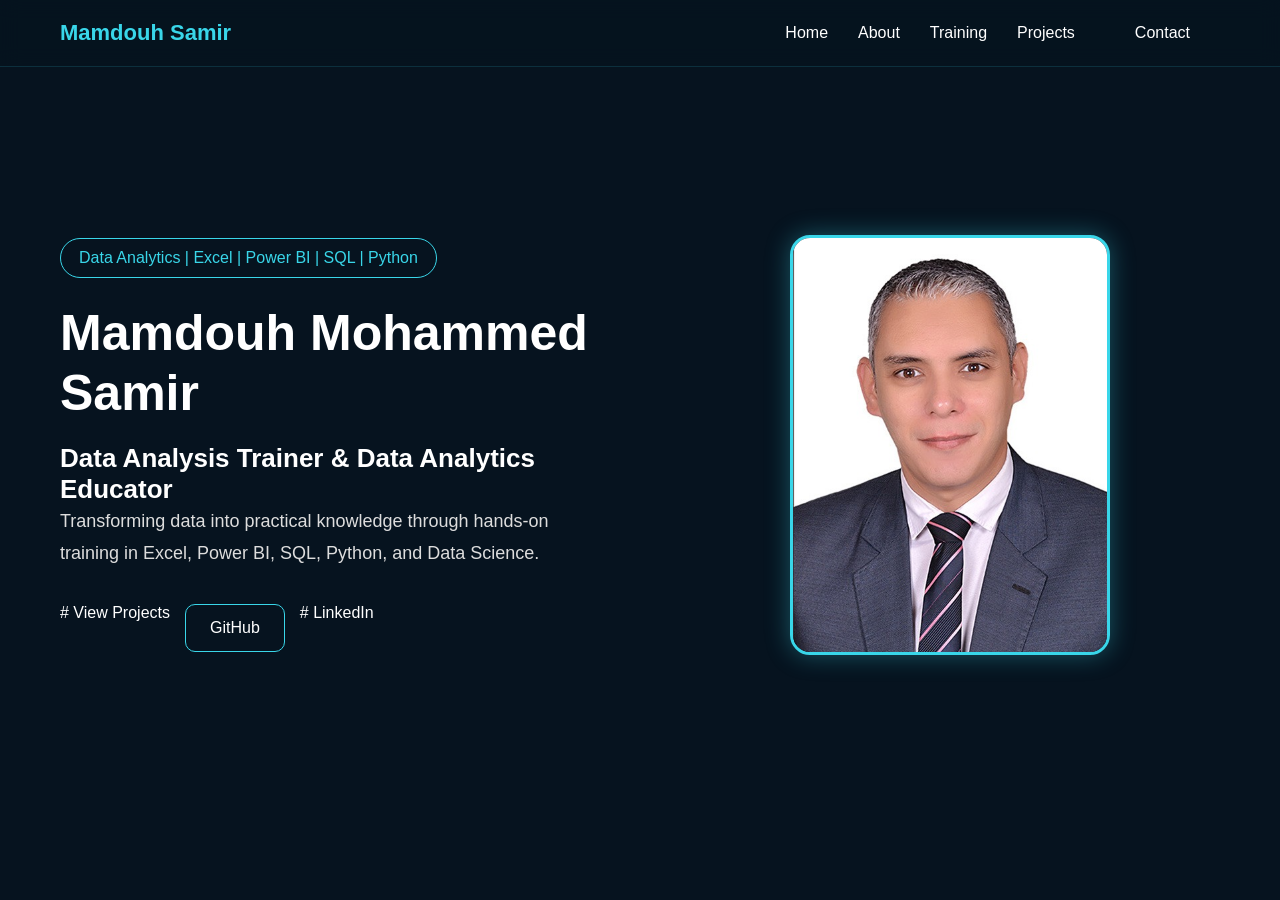
==== index_backup.html @ d7cbb012 "First portofolio version" ====
<!DOCTYPE html>
<html lang="en">

<head>
    <meta charset="UTF-8">
    <meta name="viewport" content="width=device-width, initial-scale=1.0">
    <title>Mamdouh Mohammed Samir | Data Analysis Trainer</title>

    <link rel="stylesheet" href="style.css">
</head>

<body>

    <!-- Navigation -->

    <nav class="navbar">

    <div class="logo">
        Mamdouh Samir
    </div>

    <ul class="nav-links">

        <li>Home</li>

        <li>About</li>

        <li>Training</li>

        <li>Projects</li>

        <li><Skills</li>

        <li>Contact</li>
        <ul/>

</nav>

    <!-- Hero Section -->

    <section class="hero">

        <div class="hero-content">

            <div class="hero-text">

                <span class="badge">
                    Data Analytics | Excel | Power BI | SQL | Python
                </span>

                <h1>Mamdouh Mohammed Samir</h1>

                <h2>
                    Data Analysis Trainer & Data Analytics Educator
                </h2>

                <p>
                    Transforming data into practical knowledge through hands-on
                    training in Excel, Power BI, SQL, Python, and Data Science.
                </p>

                <div class="buttons">

                    #
                        View Projects
                    </a>

                    <a href="https://github.com/Mamdouh-samir" target="_blank">
                        GitHub
                    </a>

                    #
                        LinkedIn
                    </a>

                </div>

            </div>

            <div class="hero-image">
    <img src="images/mamdouh.jpg"
         alt="Mamdouh Mohammed Samir">
</div>

            </div>

        </div>

    </section>

</body>

</html>
---- style.css ----
*{
    margin:0;
    padding:0;
    box-sizing:border-box;
}

body{
    background:#06131f;
    color:white;
    font-family:Segoe UI,Arial,sans-serif;
    overflow-x:hidden;
}

/* Navigation */

.navbar{

    position:fixed;

    top:0;

    left:0;

    width:100%;

    padding:20px 60px;

    display:flex;

    justify-content:space-between;

    align-items:center;

    background:rgba(6,19,31,.95);

    backdrop-filter:blur(10px);

    border-bottom:1px solid rgba(57,214,233,.15);

    z-index:1000;
}

.logo{

    color:#39d6e9;

    font-size:22px;

    font-weight:700;
}

.nav-links{

    display:flex;

    gap:30px;

    list-style:none;
}

.nav-links a{

    color:white;

    text-decoration:none;

    transition:.3s;
}

.nav-links a:hover{

    color:#39d6e9;
}

/* Hero */

.hero{

    min-height:90vh;

    display:flex;

    align-items:center;

    justify-content:center;

    padding:60px;

    padding-top:140px;
}

.hero-content{

    width:100%;

    max-width:1200px;

    display:flex;

    align-items:center;

    justify-content:space-between;

    gap:80px;

}

.hero-text{

    flex:1;
}

.badge{

    display:inline-block;

    border:1px solid #39d6e9;

    color:#39d6e9;

    padding:10px 18px;

    border-radius:30px;

    margin-bottom:25px;
}

.hero-text h1{

    font-size:50px;

    font-weight:800;

    line-height:1.2;

    margin-bottom:20px;

    max-width:800px;
}

}

.hero-text h2{

    color:#39d6e9;

    font-size:32px;

    margin-bottom:25px;
}

.hero-text p{

    font-size:22px;

    line-height:1.8;

    color:#dddddd;

    margin-bottom:35px;
}

.buttons{

    display:flex;

    gap:15px;
}

.buttons a{

    text-decoration:none;

    color:white;

    border:1px solid #39d6e9;

    padding:14px 24px;

    border-radius:10px;

    transition:.3s;
}

.buttons a:hover{

    background:#39d6e9;

    color:#06131f;
}

.hero-image{

    flex:1;

    display:flex;

    justify-content:center;
}

.hero-image img{

    width:380px;

    height:380px;

    object-fit:cover;

    border-radius:30px;

    border:3px solid #39d6e9;

    box-shadow:
    0 0 30px rgba(57,214,233,.4),
    0 0 80px rgba(57,214,233,.2);
}

/* Responsive */

@media(max-width:992px){

    .navbar{

        flex-direction:column;

        gap:15px;
    }

    .hero-content{

        flex-direction:column-reverse;

        text-align:center;
    }

    .buttons{

        justify-content:center;
    }

    .hero-text h1{

    font-size:52px;

    font-weight:800;

    margin-bottom:20px;

    white-space:nowrap;
}
    }

    .hero-text h2{

        font-size:26px;
    }

    .hero-text p{

        font-size:18px;
    }

    .hero-image img{

    width:320px;

    height:420px;

    object-fit:cover;

    object-position:center top;

    border-radius:20px;

    border:3px solid #39d6e9;

    box-shadow:
    0 0 25px rgba(57,214,233,.35);
}

/* About Section */

.about {

    padding: 100px 60px;

    background: #071826;
}

.container {

    max-width: 1280px;

    margin: auto;
}

.section-title {

    text-align: center;

    margin-bottom: 60px;
}

.section-title h2 {

    font-size: 42px;

    color: #39d6e9;

    margin-bottom: 10px;
}

.section-title p {

    color: #bbbbbb;
}

.about-content {

    display: grid;

    grid-template-columns: 1fr 1fr;

    gap: 50px;
}

.about-text p {

    line-height: 1.9;

    color: #dddddd;

    margin-bottom: 20px;

    font-size

}

/* ABOUT SECTION */

.about{

    padding:100px 60px;

    background:#061622;
}

.about-container{

    max-width:1200px;

    margin:auto;
}

.section-heading{

    text-align:center;

    margin-bottom:60px;
}

.section-heading h2{

    font-size:42px;

    color:#39d6e9;

    margin-bottom:10px;
}

.section-heading p{

    color:#cccccc;
}

.about-grid{

    display:grid;

    grid-template-columns:1fr 1fr;

    gap:50px;
}

.about-text p{

    color:#dddddd;

    line-height:1.9;

    margin-bottom:20px;

    font-size:18px;
}

.about-cards{

    display:grid;

    grid-template-columns:1fr 1fr;

    gap:20px;
}

.info-card{

    background:#082234;

    padding:25px;

    border-radius:15px;

    border:1px solid rgba(57,214,233,.15);

    transition:.3s;
}

.info-card:hover{

    transform:translateY(-5px);

    border-color:#39d6e9;
}

.info-card h3{

    color:#39d6e9;

    margin-bottom:10px;
}

.info-card p{

    color:#d9d9d9;
}

@media(max-width:900px){

    .about-grid{

        grid-template-columns:1fr;
    }

    .about-cards{

        grid-template-columns:1fr;
    }

}

/* TRAINING SECTION */

.training {

    padding: 120px 60px;

    background: #04111d;
}

.training-container {

    max-width: 1200px;

    margin: auto;
}

.training-grid {

    display: grid;

    grid-template-columns: repeat(2, 1fr);

    gap: 25px;

    margin-top: 50px;
}

.training-card {

    background: #082234;

    padding: 30px;

    border-radius: 20px;

    border: 1px solid rgba(57,214,233,.15);

    transition: 0.3s;
}

.training-card:hover {

    transform: translateY(-8px);

    border-color: #39d6e9;
}

.training-card h3 {

    color: #39d6e9;

    margin-bottom: 20px;
}

.training-card ul {

    list-style: none;
}

.training-card li {

    margin-bottom: 12px;

    color: #dddddd;
}

.training-card li:before {

    content: "✓ ";

    color: #39d6e9;

    font-weight: bold;
}

@media(max-width:900px){

    .training-grid{

        grid-template-columns:1fr;
    }

}

/* GOVERNMENT ANALYTICS SECTION */

.government{

    padding:120px 60px;

    background:#08121d;
}

.government-container{

    max-width:1200px;

    margin:auto;
}

.government-content{

    display:grid;

    grid-template-columns:1fr 1fr;

    gap:50px;

    margin-top:50px;
}

.government-text p{

    color:#dddddd;

    line-height:1.9;

    margin-bottom:20px;

    font-size:18px;
}

.government-process{

    display:grid;

    grid-template-columns:1fr 1fr;

    gap:20px;
}

.process-card{

    background:#082234;

    padding:25px;

    border-radius:16px;

    border:1px solid rgba(57,214,233,.15);

    transition:.3s;
}

.process-card:hover{

    transform:translateY(-5px);

    border-color:#39d6e9;
}

.process-card h3{

    color:#39d6e9;

    margin-bottom:12px;
}

.process-card p{

    color:#d8d8d8;
}

.confidentiality{

    margin-top:50px;

    background:#0b1f30;

    padding:25px;

    border-left:4px solid #39d6e9;

    border-radius:10px;
}

.confidentiality h3{

    color:#39d6e9;

    margin-bottom:10px;
}

.confidentiality p{

    color:#d8d8d8;

    line-height:1.8;
}

@media(max-width:900px){

    .government-content{

        grid-template-columns:1fr;
    }

    .government-process{

        grid-template-columns:1fr;
    }

}

/* SKILLS SECTION */

.skills{

    padding:120px 60px;

    background:#04111d;
}

.skills-container{

    max-width:1200px;

    margin:auto;
}

.skills-grid{

    display:grid;

    grid-template-columns:repeat(2,1fr);

    gap:25px;

    margin-top:50px;
}

.skill-card{

    background:#0b2130;

    padding:30px;

    border-radius:20px;

    border:1px solid rgba(57,214,233,.15);
}

.skill-card h3{

    color:#39d6e9;

    margin-bottom:20px;
}

.skill-card span{

    display:inline-block;

    padding:8px 14px;

    margin:5px;

    border-radius:20px;

    background:#082234;

    border:1px solid rgba(57,214,233,.15);

    color:white;
}

@media(max-width:900px){

    .skills-grid{

        grid-template-columns:1fr;
    }
}

/* PROJECTS SECTION */

.projects{

    padding:120px 60px;

    background:#06131f;
}

.projects-container{

    max-width:1200px;

    margin:auto;
}

.project-card{

    margin-top:50px;

    background:#082234;

    border:1px solid rgba(57,214,233,.15);

    border-radius:20px;

    padding:40px;
}

.project-badge{

    display:inline-block;

    padding:8px 14px;

    border-radius:20px;

    background:rgba(57,214,233,.15);

    color:#39d6e9;

    margin-bottom:20px;
}

.project-card h3{

    color:white;

    margin-bottom:20px;
}

.project-card p{

    color:#dddddd;

    line-height:1.9;

    margin-bottom:25px;
}

.project-tags span{

    display:inline-block;

    margin:5px;

    padding:8px 14px;

    border-radius:20px;

    background:#0b2130;

    border:1px solid rgba(57,214,233,.15);
}

.github-btn{

    display:inline-block;

    margin-top:30px;

    text-decoration:none;

    color:white;

    border:1px solid #39d6e9;

    padding:12px 24px;

    border-radius:10px;
}

.github-btn:hover{

    background:#39d6e9;

    color:#06131f;
}


.contact{

    padding:120px 60px;

    text-align:center;

    background:#04111d;
}

.contact-container{

    max-width:900px;

    margin:auto;
}

.contact h2{

    color:#39d6e9;

    font-size:48px;

    margin-bottom:20px;
}

.contact p{

    color:#dddddd;

    line-height:1.8;
}

.contact-info{

    margin:30px 0;
}

.contact-info p{

    font-size:20px;

    margin:12px 0;
}

.contact-buttons{

    display:flex;

    justify-content:center;

    gap:20px;

    flex-wrap:wrap;

    margin-top:30px;
}

.contact-buttons a{

    text-decoration:none;

    color:white;

    border:1px solid #39d6e9;

    padding:14px 28px;

    border-radius:12px;

    transition:.3s;
}

.contact-buttons a:hover{

    background:#39d6e9;

    color:#04111d;
}


.footer{

    text-align:center;

    padding:30px;

    background:#03101a;

    border-top:1px solid rgba(57,214,233,.15);
}

.footer p{

    color:#bdbdbd;

    margin:5px 0;
}
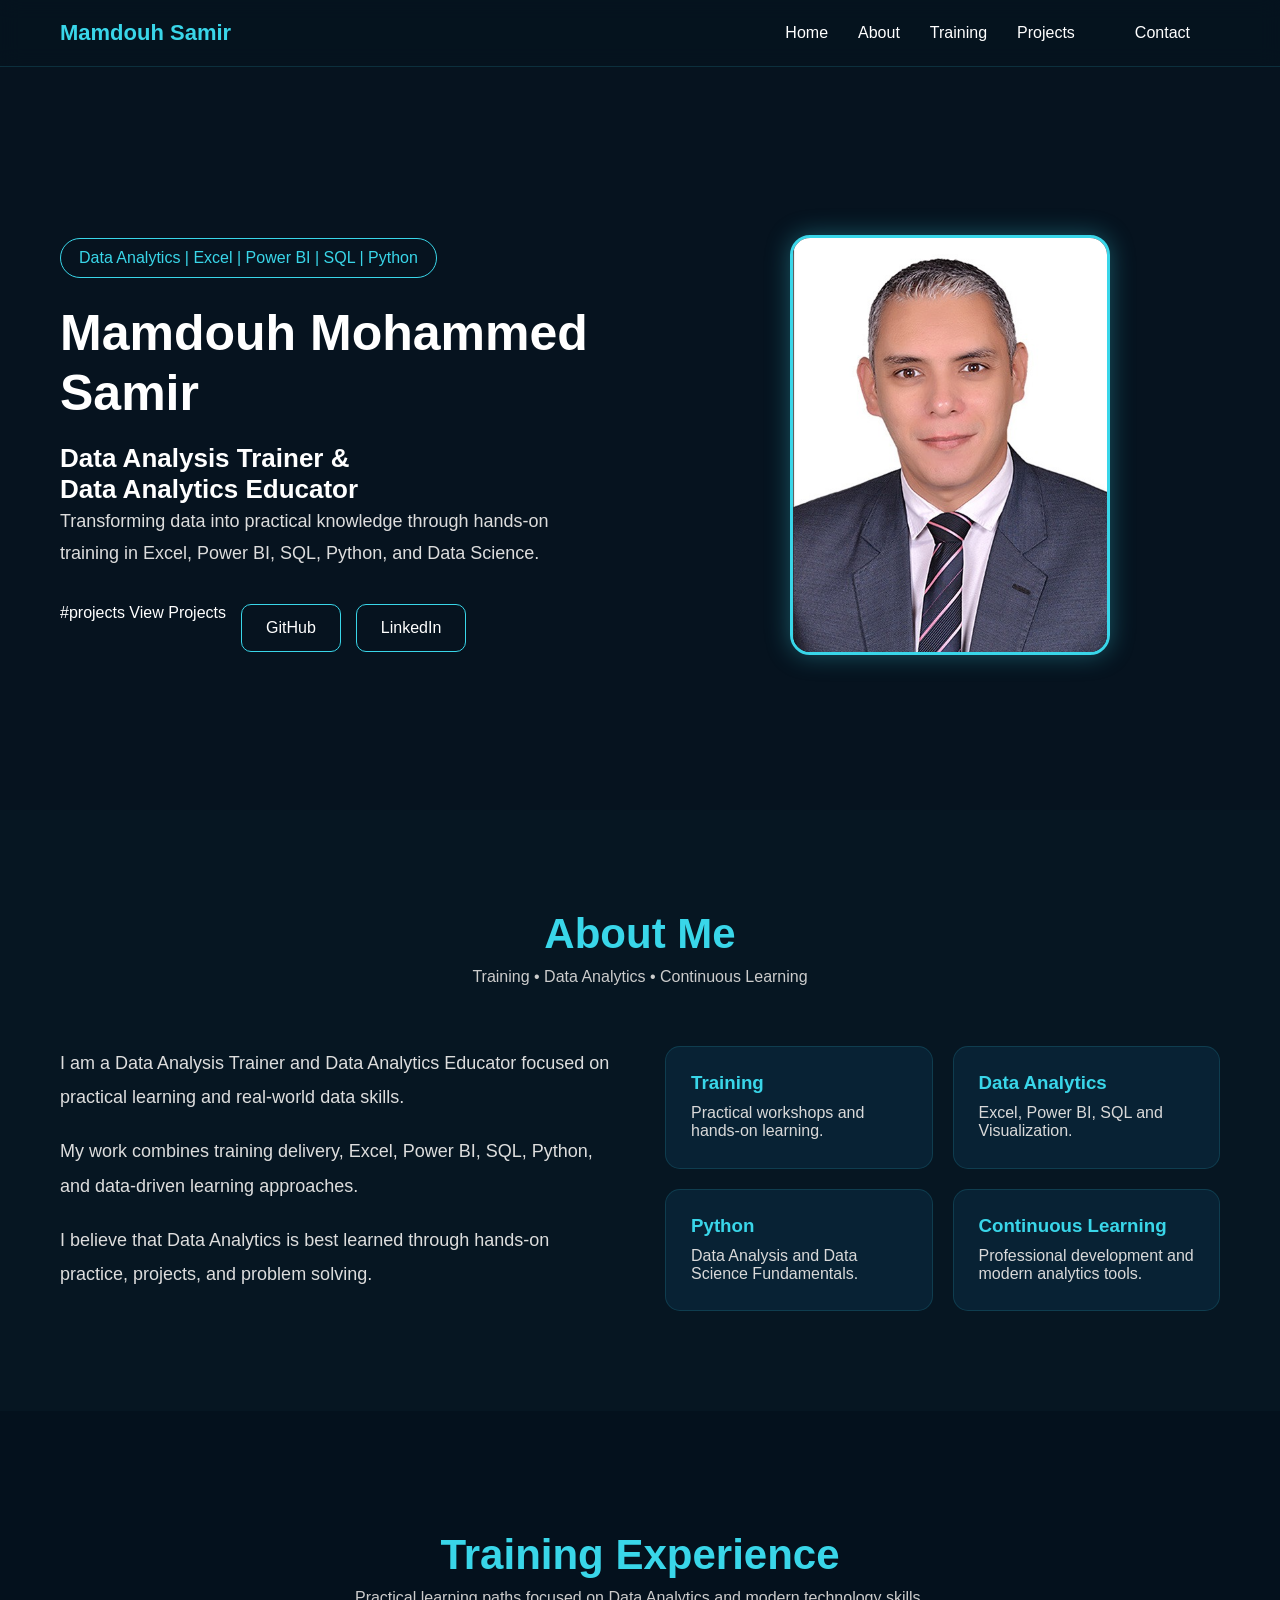
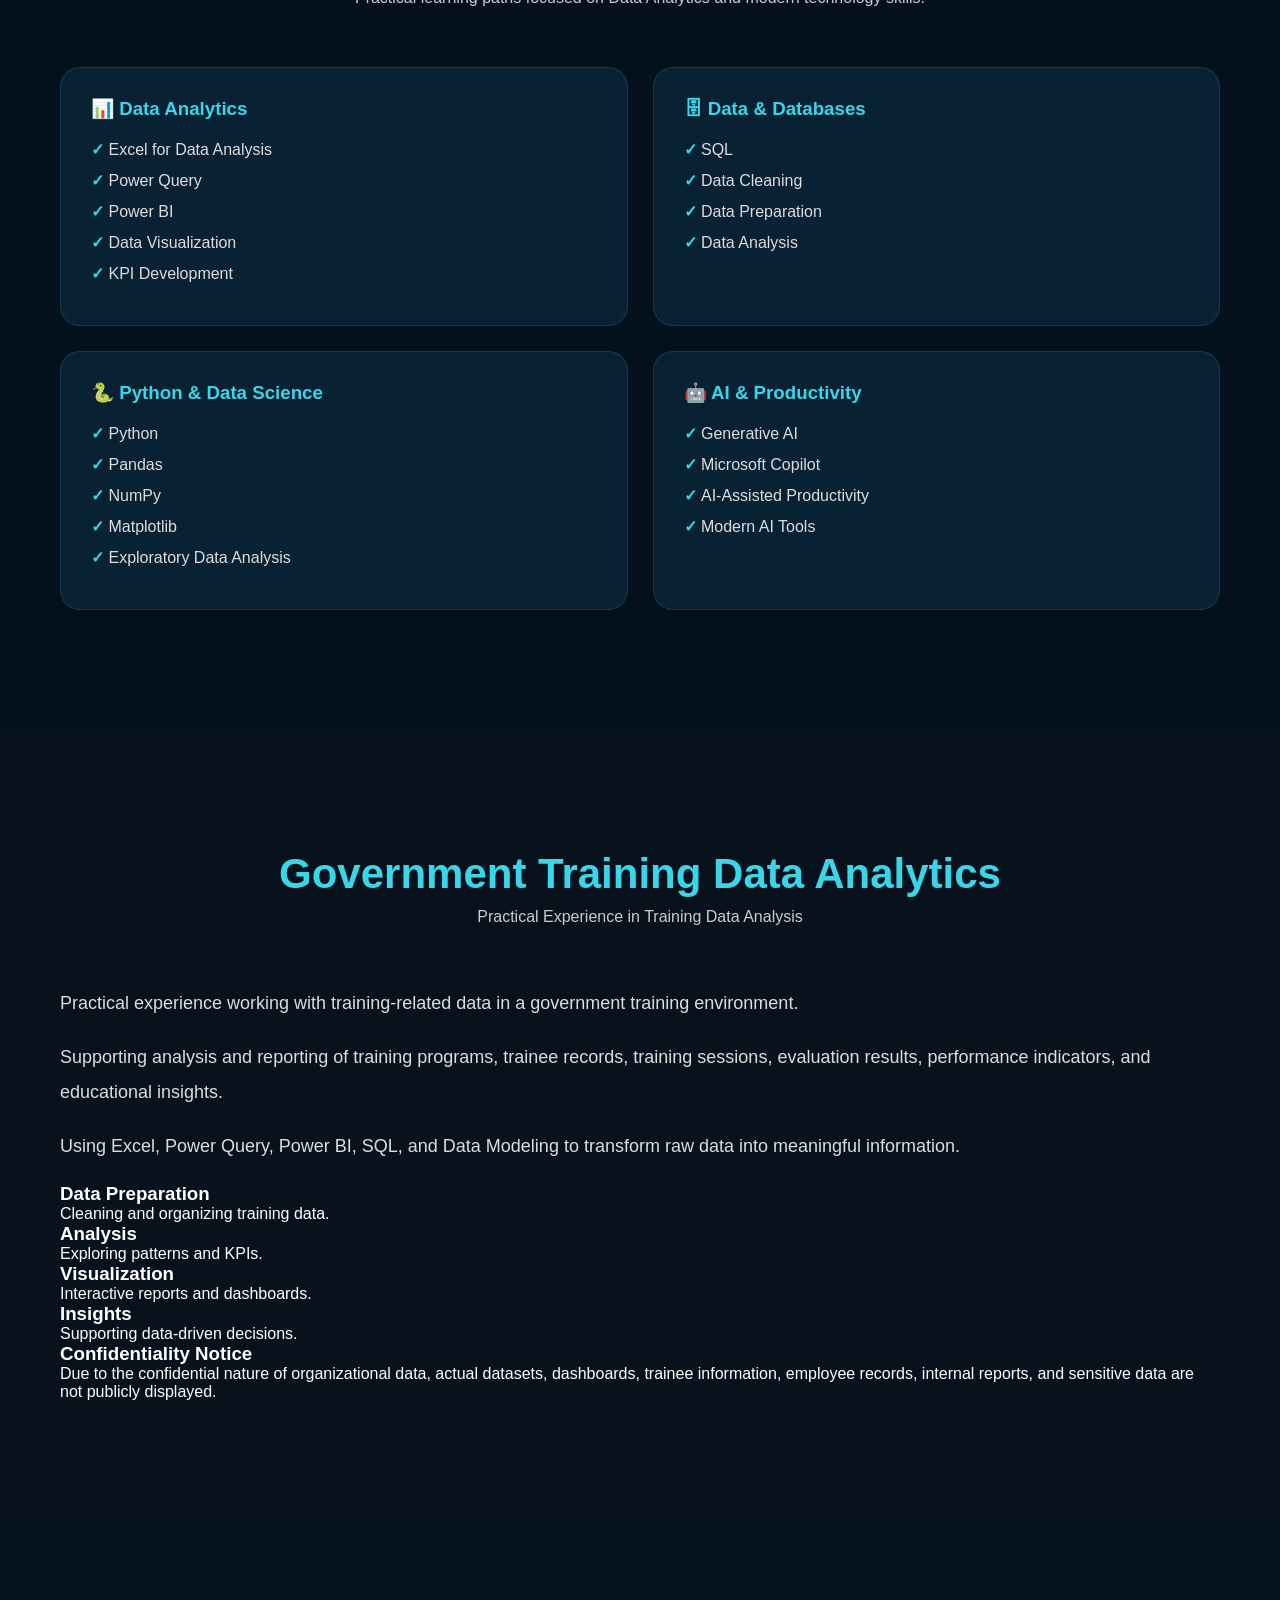
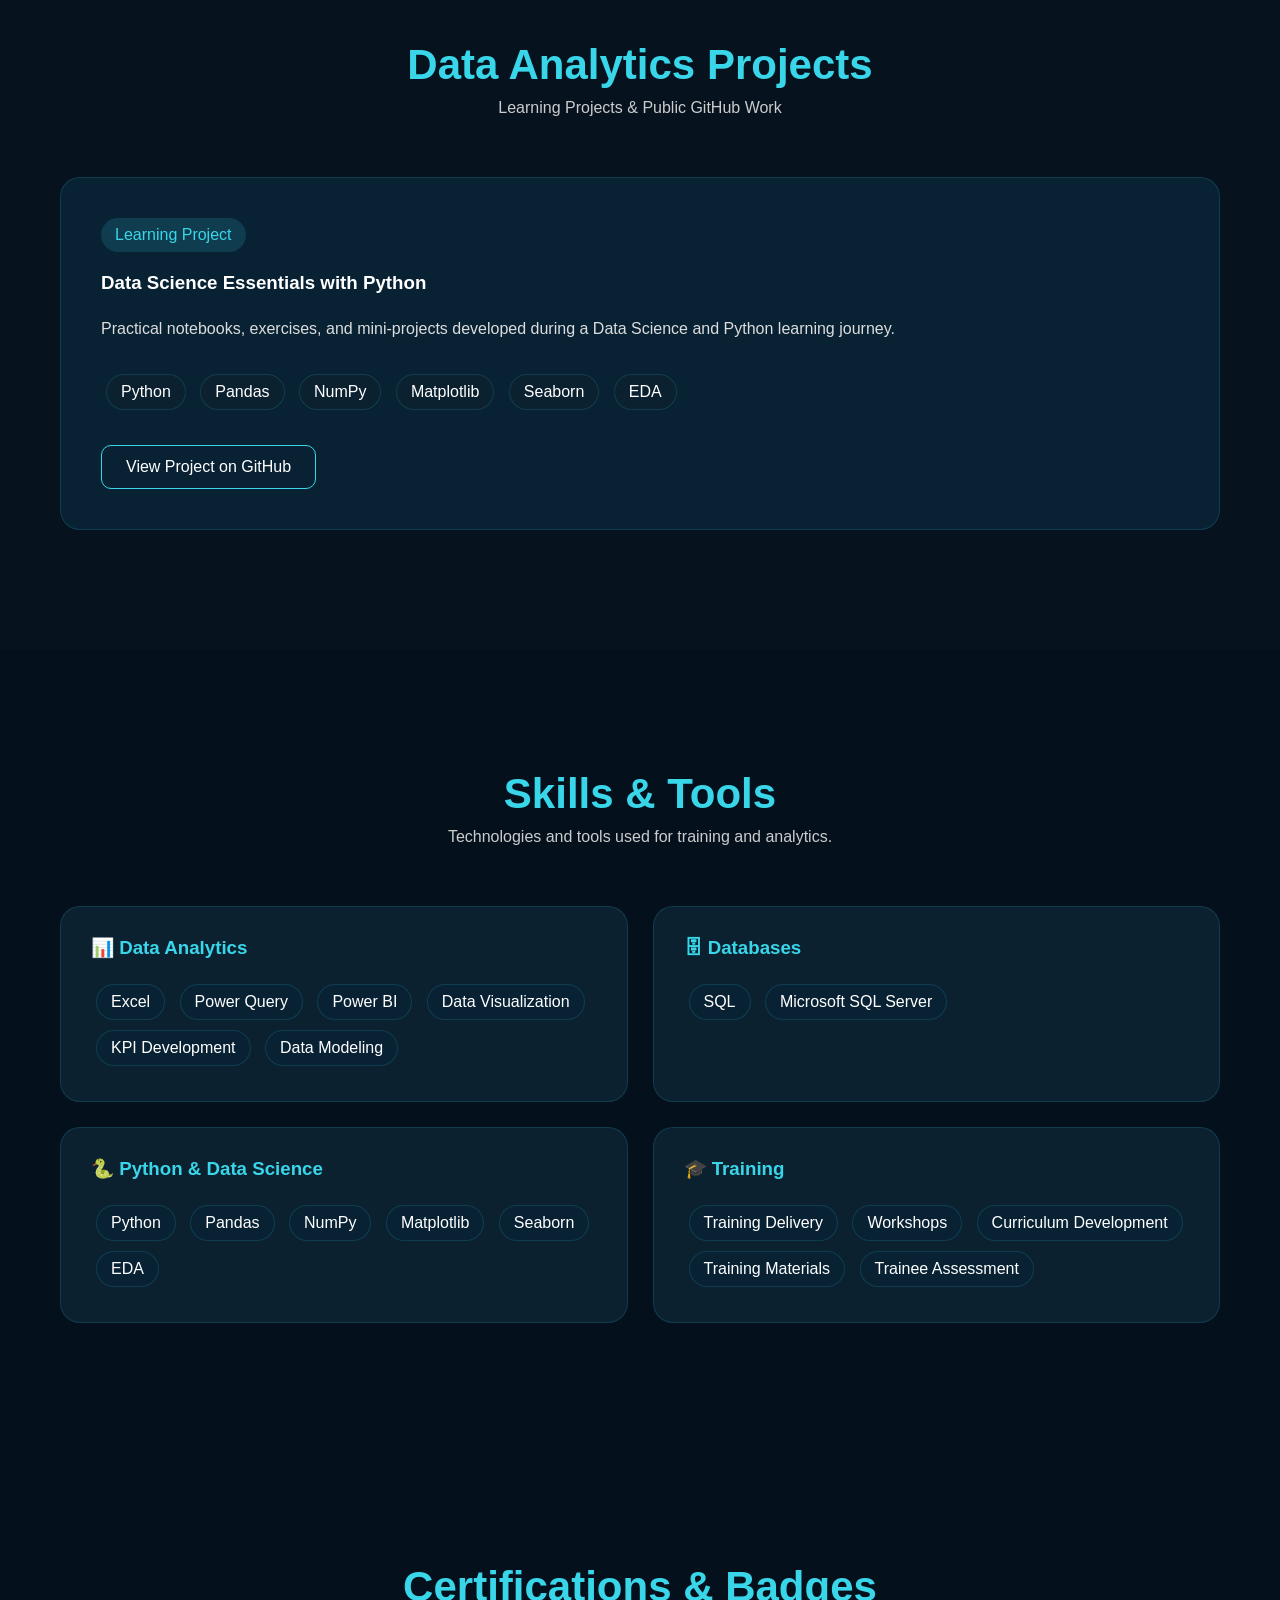
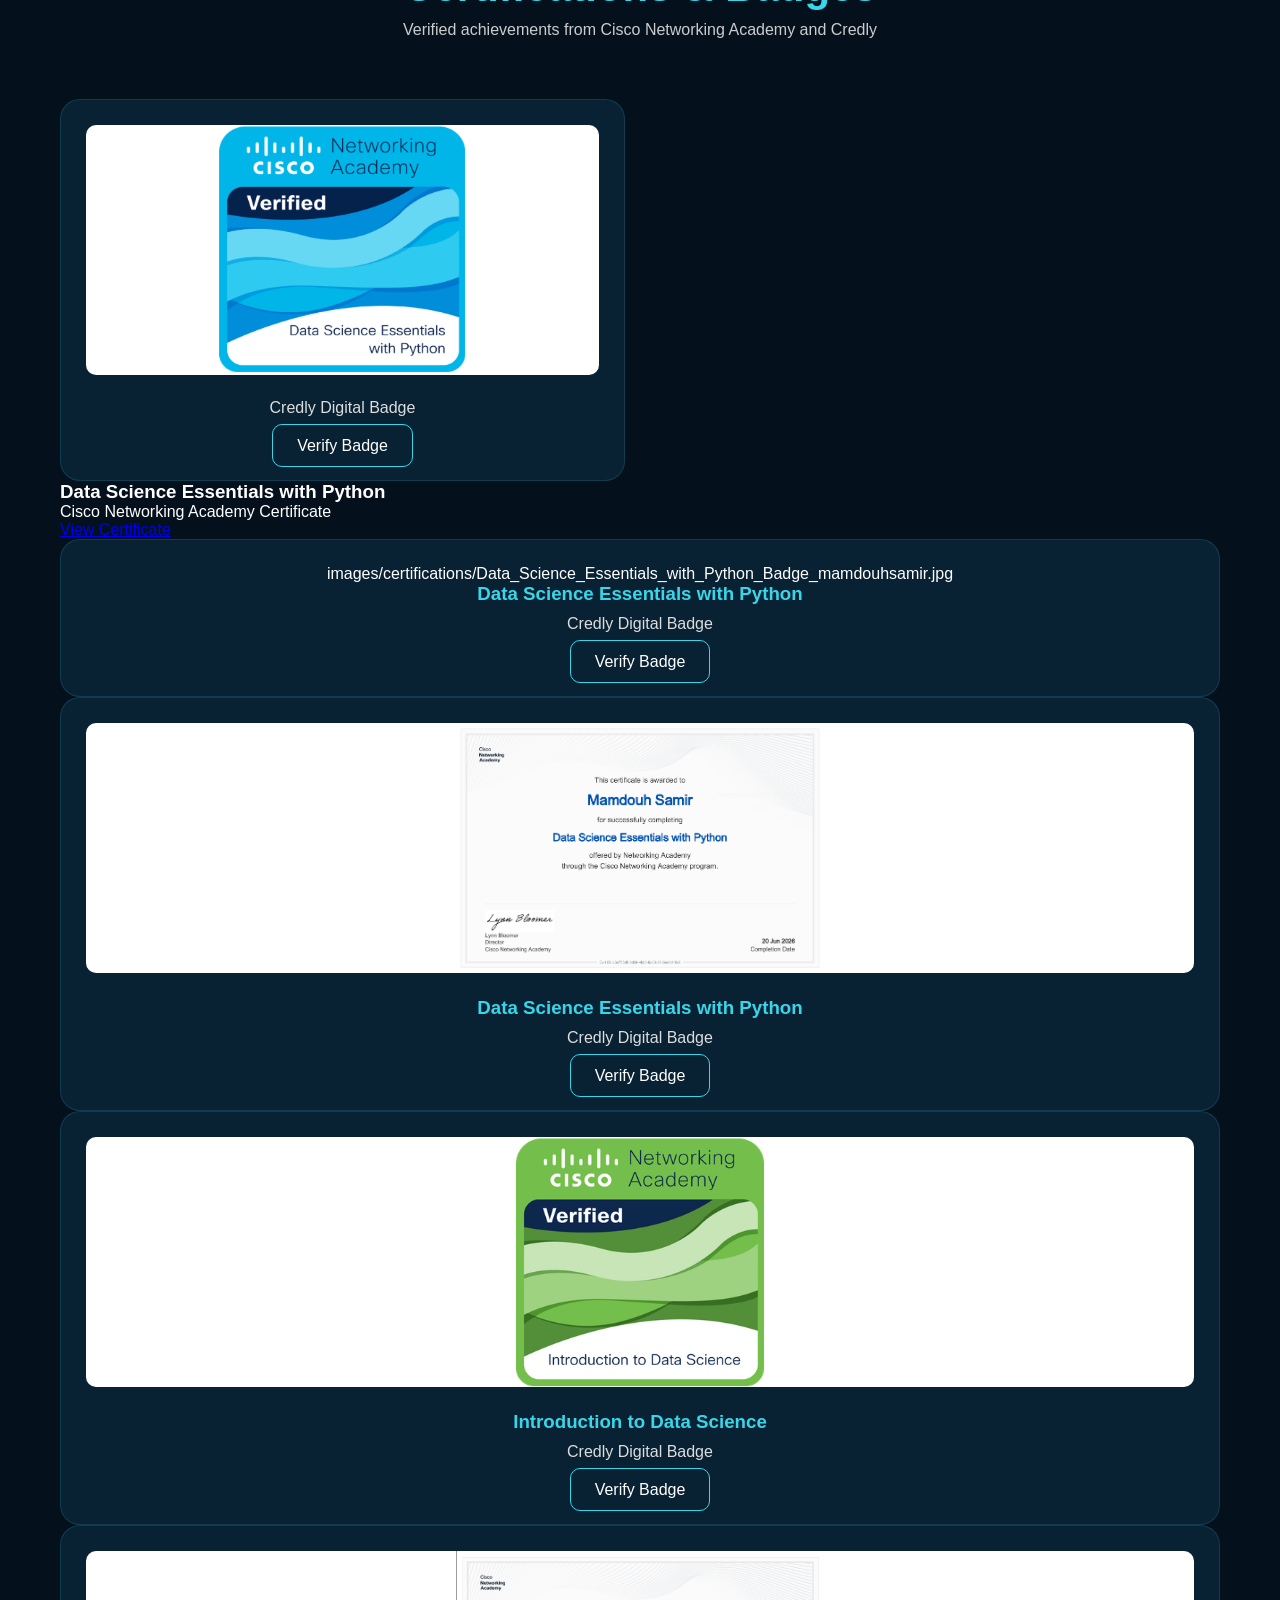
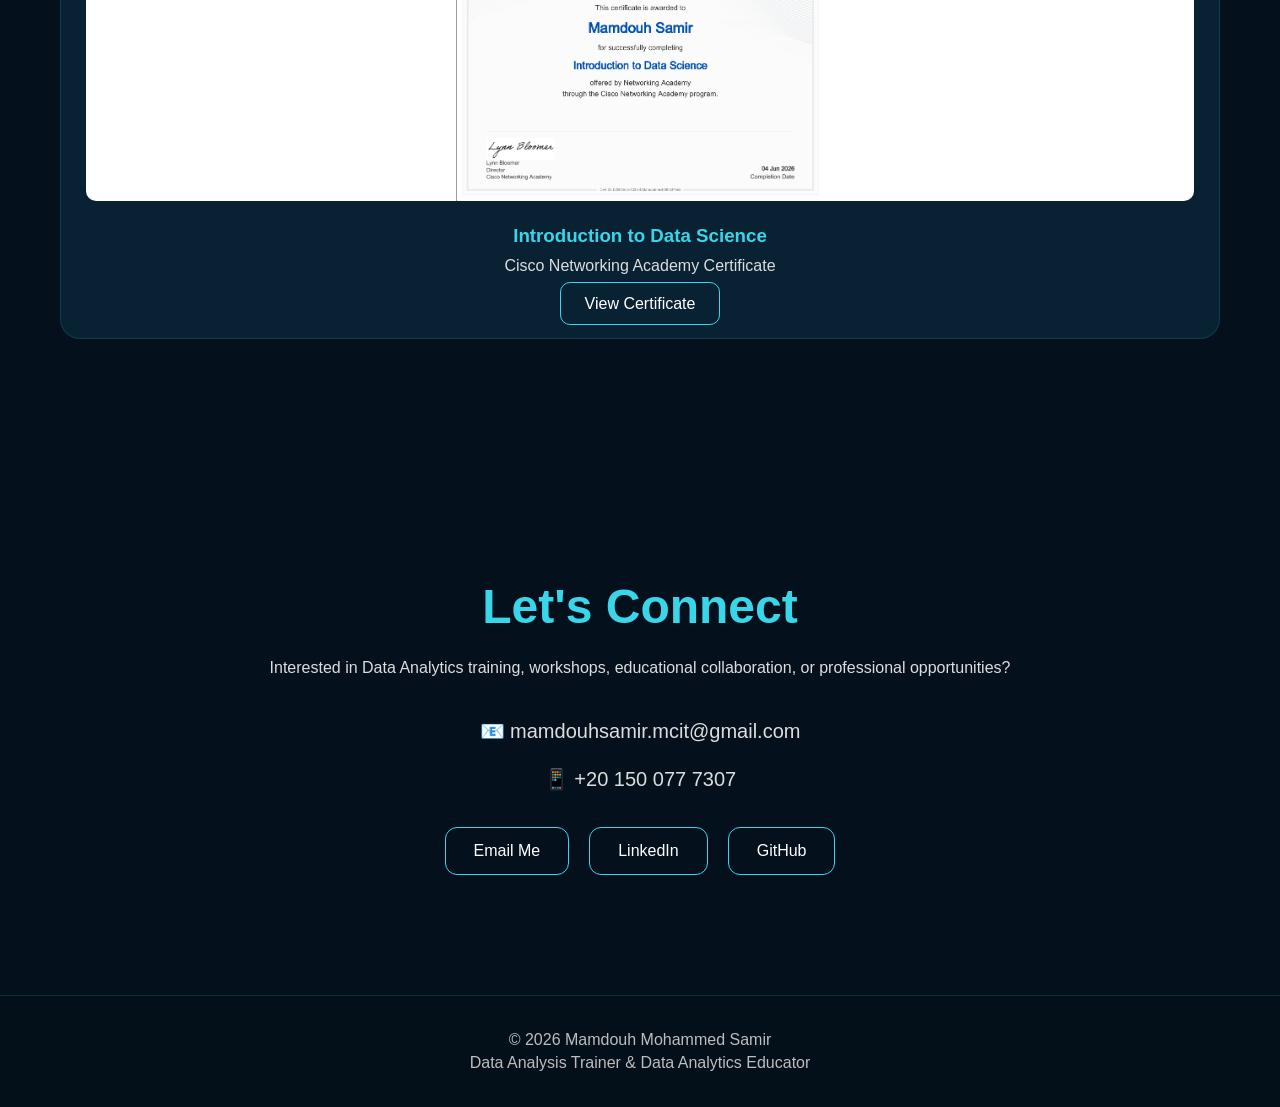
==== commit 5c6cf5fe: "Added certification images" ====
--- a/index_backup.html
+++ b/index_backup.html
@@ -51,7 +51,9 @@
                 <h1>Mamdouh Mohammed Samir</h1>
 
                 <h2>
-                    Data Analysis Trainer & Data Analytics Educator
+                Data Analysis Trainer &
+                <br>
+                Data Analytics Educator
                 </h2>
 
                 <p>
@@ -61,19 +63,19 @@
 
                 <div class="buttons">
 
-                    #
-                        View Projects
-                    </a>
-
-                    <a href="https://github.com/Mamdouh-samir" target="_blank">
-                        GitHub
-                    </a>
-
-                    #
-                        LinkedIn
-                    </a>
-
-                </div>
+    #projects
+        View Projects
+    </a>
+
+    <a href="https://github.com/Mamdouh-samir" target="_blank">
+        GitHub
+    </a>
+
+    <a href="https://www.linkedin.com/in/mamdouh-samir-5b53781a8/" target="_blank">
+        LinkedIn
+    </a>
+
+</div>
 
             </div>
 
@@ -88,6 +90,514 @@
 
     </section>
 
+    <section class="about">
+
+    <div class="about-container">
+
+        <div class="section-heading">
+
+            <h2>About Me</h2>
+
+            <p>
+                Training • Data Analytics • Continuous Learning
+            </p>
+
+        </div>
+
+        <div class="about-grid">
+
+            <div class="about-text">
+
+                <p>
+                    I am a Data Analysis Trainer and Data Analytics Educator
+                    focused on practical learning and real-world data skills.
+                </p>
+
+                <p>
+                    My work combines training delivery, Excel, Power BI,
+                    SQL, Python, and data-driven learning approaches.
+                </p>
+
+                <p>
+                    I believe that Data Analytics is best learned through
+                    hands-on practice, projects, and problem solving.
+                </p>
+
+            </div>
+
+            <div class="about-cards">
+
+                <div class="info-card">
+                    <h3>Training</h3>
+                    <p>Practical workshops and hands-on learning.</p>
+                </div>
+
+                <div class="info-card">
+                    <h3>Data Analytics</h3>
+                    <p>Excel, Power BI, SQL and Visualization.</p>
+                </div>
+
+                <div class="info-card">
+                    <h3>Python</h3>
+                    <p>Data Analysis and Data Science Fundamentals.</p>
+                </div>
+
+                <div class="info-card">
+                    <h3>Continuous Learning</h3>
+                    <p>Professional development and modern analytics tools.</p>
+                </div>
+
+            </div>
+
+        </div>
+
+    </div>
+
+</section>
+
+
+
+
+<section class="training">
+
+    <div class="training-container">
+
+        <div class="section-heading">
+
+            <h2>Training Experience</h2>
+
+            <p>
+                Practical learning paths focused on Data Analytics and modern technology skills.
+            </p>
+
+        </div>
+
+        <div class="training-grid">
+
+            <div class="training-card">
+
+                <h3>📊 Data Analytics</h3>
+
+                <ul>
+                    <li>Excel for Data Analysis</li>
+                    <li>Power Query</li>
+                    <li>Power BI</li>
+                    <li>Data Visualization</li>
+                    <li>KPI Development</li>
+                </ul>
+
+            </div>
+
+            <div class="training-card">
+
+                <h3>🗄 Data & Databases</h3>
+
+                <ul>
+                    <li>SQL</li>
+                    <li>Data Cleaning</li>
+                    <li>Data Preparation</li>
+                    <li>Data Analysis</li>
+                </ul>
+
+            </div>
+
+            <div class="training-card">
+
+                <h3>🐍 Python & Data Science</h3>
+
+                <ul>
+                    <li>Python</li>
+                    <li>Pandas</li>
+                    <li>NumPy</li>
+                    <li>Matplotlib</li>
+                    <li>Exploratory Data Analysis</li>
+                </ul>
+
+            </div>
+
+            <div class="training-card">
+
+                <h3>🤖 AI & Productivity</h3>
+
+                <ul>
+                    <li>Generative AI</li>
+                    <li>Microsoft Copilot</li>
+                    <li>AI-Assisted Productivity</li>
+                    <li>Modern AI Tools</li>
+                </ul>
+
+            </div>
+
+        </div>
+
+    </div>
+
+</section>
+
+<section class="government">
+
+    <div class="government-container">
+
+        <div class="section-heading">
+
+            <h2>Government Training Data Analytics</h2>
+
+            <p>
+                Practical Experience in Training Data Analysis
+            </p>
+
+        </div>
+
+        <div class="government-grid">
+
+            <div class="government-text">
+
+                <p>
+                    Practical experience working with training-related data
+                    in a government training environment.
+                </p>
+
+                <p>
+                    Supporting analysis and reporting of training programs,
+                    trainee records, training sessions, evaluation results,
+                    performance indicators, and educational insights.
+                </p>
+
+                <p>
+                    Using Excel, Power Query, Power BI, SQL, and Data Modeling
+                    to transform raw data into meaningful information.
+                </p>
+
+            </div>
+
+            <div class="analytics-flow">
+
+                <div class="flow-card">
+                    <h3>Data Preparation</h3>
+                    <p>Cleaning and organizing training data.</p>
+                </div>
+
+                <div class="flow-card">
+                    <h3>Analysis</h3>
+                    <p>Exploring patterns and KPIs.</p>
+                </div>
+
+                <div class="flow-card">
+                    <h3>Visualization</h3>
+                    <p>Interactive reports and dashboards.</p>
+                </div>
+
+                <div class="flow-card">
+                    <h3>Insights</h3>
+                    <p>Supporting data-driven decisions.</p>
+                </div>
+
+            </div>
+
+        </div>
+
+        <div class="notice-box">
+
+            <h3>Confidentiality Notice</h3>
+
+            <p>
+                Due to the confidential nature of organizational data,
+                actual datasets, dashboards, trainee information,
+                employee records, internal reports, and sensitive data
+                are not publicly displayed.
+            </p>
+
+        </div>
+
+    </div>
+
+</section>
+
+
+<section class="projects">
+
+    <div class="projects-container">
+
+        <div class="section-heading">
+
+            <h2>Data Analytics Projects</h2>
+
+            <p>
+                Learning Projects & Public GitHub Work
+            </p>
+
+        </div>
+
+        <div class="project-card">
+
+            <div class="project-badge">
+                Learning Project
+            </div>
+
+            <h3>Data Science Essentials with Python</h3>
+
+            <p>
+                Practical notebooks, exercises, and mini-projects developed
+                during a Data Science and Python learning journey.
+            </p>
+
+            <div class="project-tags">
+
+                <span>Python</span>
+                <span>Pandas</span>
+                <span>NumPy</span>
+                <span>Matplotlib</span>
+                <span>Seaborn</span>
+                <span>EDA</span>
+
+            </div>
+
+            <a class="github-btn"
+               href="https://github.com/Mamdouh-samir/data-science-essentials-python"
+               target="_blank">
+
+                View Project on GitHub
+
+            </a>
+
+        </div>
+
+    </div>
+
+</section>
+
+
+<section class="skills">
+
+    <div class="skills-container">
+
+        <div class="section-heading">
+
+            <h2>Skills & Tools</h2>
+
+            <p>
+                Technologies and tools used for training and analytics.
+            </p>
+
+        </div>
+
+        <div class="skills-grid">
+
+            <div class="skill-card">
+                <h3>📊 Data Analytics</h3>
+
+                <span>Excel</span>
+                <span>Power Query</span>
+                <span>Power BI</span>
+                <span>Data Visualization</span>
+                <span>KPI Development</span>
+                <span>Data Modeling</span>
+            </div>
+
+            <div class="skill-card">
+                <h3>🗄 Databases</h3>
+
+                <span>SQL</span>
+                <span>Microsoft SQL Server</span>
+            </div>
+
+            <div class="skill-card">
+                <h3>🐍 Python & Data Science</h3>
+
+                <span>Python</span>
+                <span>Pandas</span>
+                <span>NumPy</span>
+                <span>Matplotlib</span>
+                <span>Seaborn</span>
+                <span>EDA</span>
+            </div>
+
+            <div class="skill-card">
+                <h3>🎓 Training</h3>
+
+                <span>Training Delivery</span>
+                <span>Workshops</span>
+                <span>Curriculum Development</span>
+                <span>Training Materials</span>
+                <span>Trainee Assessment</span>
+            </div>
+
+        </div>
+
+    </div>
+
+</section>
+
+<section class="certifications">
+
+    <div class="certifications-container">
+
+        <div class="section-heading">
+
+            <h2>Certifications & Badges</h2>
+
+            <p>
+                Verified achievements from Cisco Networking Academy and Credly
+            </p>
+
+        </div>
+
+        <div class="cert-grid">
+
+            <!-- Data Science Essentials Badge -->
+
+            <div class="cert-card">
+
+    <img src="images/certifications/Data_Science_Essentials_with_Python_Badge_mamdouhsamir.jpg"
+         altssentials with Python</h3>
+
+    <p>Credly Digital Badge</p>
+
+    <a href="https://www.credly.com/badges/70dc1177-a9c7-4969-86ad-204d31093d2a"
+       target="_blank">
+       Verify Badge
+    </a>
+
+</div>
+
+</div>
+
+                <h3>Data Science Essentials with Python</h3>
+
+                <p>Cisco Networking Academy Certificate</p>
+
+                <a href="https://www.netacad.com/certificates/?issuanceId=b3e753d5-8d34-4bb9-8a30-31c6ed0d16c8"
+                   target="_blank">
+                   View Certificate
+                </a>
+
+            </div>
+
+            <!-- Data Science Essentials Certificate -->
+
+            <div class="cert-card">
+
+                images/certifications/Data_Science_Essentials_with_Python_Badge_mamdouhsamir.jpg
+
+                <h3>Data Science Essentials with Python</h3>
+
+                <p>Credly Digital Badge</p>
+
+                <a href="https://www.credly.com/badges/70dc1177-a9c7-4969-86ad-204d31093d2a"
+                   target="_blank">
+                   Verify Badge
+                </a>
+
+            </div>
+
+            <!-- Introduction to Data Science Certificate -->
+
+            <div class="cert-card">
+
+    <img src="images/certifications/Data_Science_Essentials_with_Python_certificate_mamdouhsamir.jpg"
+         alt="Data Science Essentials with Python">
+
+
+    <h3>Data Science Essentials with Python</h3>
+    <p>Credly Digital Badge</p>
+    <a href="https://www.credly.com/badges/70dc1177-a9c7-4969-86ad-204d31093d2a" target="_blank">
+        Verify Badge
+    </a>
+</div>
+
+            <!-- Introduction to Data Science Certificate -->
+
+            <div class="cert-card">
+
+    <img src="images/certifications/Introduction_to_Data_Science_Badge_mamdouhsamir.jpg"
+         alt="Introduction to Data Science">
+    <h3>Introduction to Data Science</h3>
+    <p>Credly Digital Badge</p>
+    <a href="https://www.credly.com/badges/d74956fb-d5dd-4a6f-8099-bec13c1148c7" target="_blank">
+        Verify Badge
+    </a>
+</div>
+
+            <!-- Introduction to Data Science Certificate -->
+
+            <div class="cert-card">
+
+                <img src="images/certifications/Introduction_to_Data_Science_certificate_mamdouhsamir.jpg"
+                     alt="Introduction to Data Science">
+
+                <h3>Introduction to Data Science</h3>
+
+                <p>Cisco Networking Academy Certificate</p>
+
+                <a href="https://www.netacad.com/certificates/?issuanceId=b2597e33-403d-489a-aaab-ec4d905376e2"
+                   target="_blank">
+                   View Certificate
+                </a>
+
+            </div>
+
+            
+
+        </div>
+
+    </div>
+
+</section>
+
+
+<section class="contact">
+
+    <div class="contact-container">
+
+        <h2>Let's Connect</h2>
+
+        <p>
+            Interested in Data Analytics training, workshops,
+            educational collaboration, or professional opportunities?
+        </p>
+
+        <div class="contact-info">
+
+            <p>📧 mamdouhsamir.mcit@gmail.com</p>
+
+            <p>📱 +20 150 077 7307</p>
+
+        </div>
+
+        <div class="contact-buttons">
+
+            <a href="mailto:mamdouhsamir.mcit@gmail.com">
+                Email Me
+            </a>
+
+            <a href="https://www.linkedin.com/in/mamdouh-samir-5b53781a8/" target="_blank">
+                LinkedIn
+            </a>
+
+            <a href="https://github.com/Mamdouh-samir" target="_blank">
+                GitHub
+            </a>
+
+        </div>
+
+    </div>
+
+</section>
+
+
+<footer class="footer">
+
+    <p>
+        © 2026 Mamdouh Mohammed Samir
+    </p>
+
+    <p>
+        Data Analysis Trainer & Data Analytics Educator
+    </p>
+
+</footer>
+
 </body>
 
-</html>+</html>
+
--- a/style.css
+++ b/style.css
@@ -920,5 +920,103 @@
     margin:5px 0;
 }
 
-
-
+/* CERTIFICATIONS SECTION */
+
+.certifications{
+
+    padding:120px 60px;
+
+    background:#04111d;
+}
+
+.certifications-container{
+
+    max-width:1200px;
+
+    margin:auto;
+}
+
+.cert-grid{
+
+    display:grid;
+
+    grid-template-columns:repeat(2,1fr);
+
+    gap:30px;
+
+    margin-top:50px;
+}
+
+.cert-card{
+
+    background:#082234;
+
+    padding:25px;
+
+    border-radius:20px;
+
+    text-align:center;
+
+    border:1px solid rgba(57,214,233,.15);
+
+    transition:.3s;
+}
+
+.cert-card:hover{
+
+    transform:translateY(-5px);
+
+    border-color:#39d6e9;
+}
+
+.cert-card img{
+
+    width:100%;
+
+    height:250px;
+
+    object-fit:contain;
+
+    background:white;
+
+    border-radius:10px;
+
+    margin-bottom:20px;
+}
+
+.cert-card h3{
+
+    color:#39d6e9;
+
+    margin-bottom:10px;
+}
+
+.cert-card p{
+
+    color:#dddddd;
+
+    margin-bottom:20px;
+}
+
+.cert-card a{
+
+    text-decoration:none;
+
+    color:white;
+
+    border:1px solid #39d6e9;
+
+    padding:12px 24px;
+
+    border-radius:10px;
+}
+
+.cert-card a:hover{
+
+    background:#39d6e9;
+
+    color:#04111d;
+}
+
+
+
